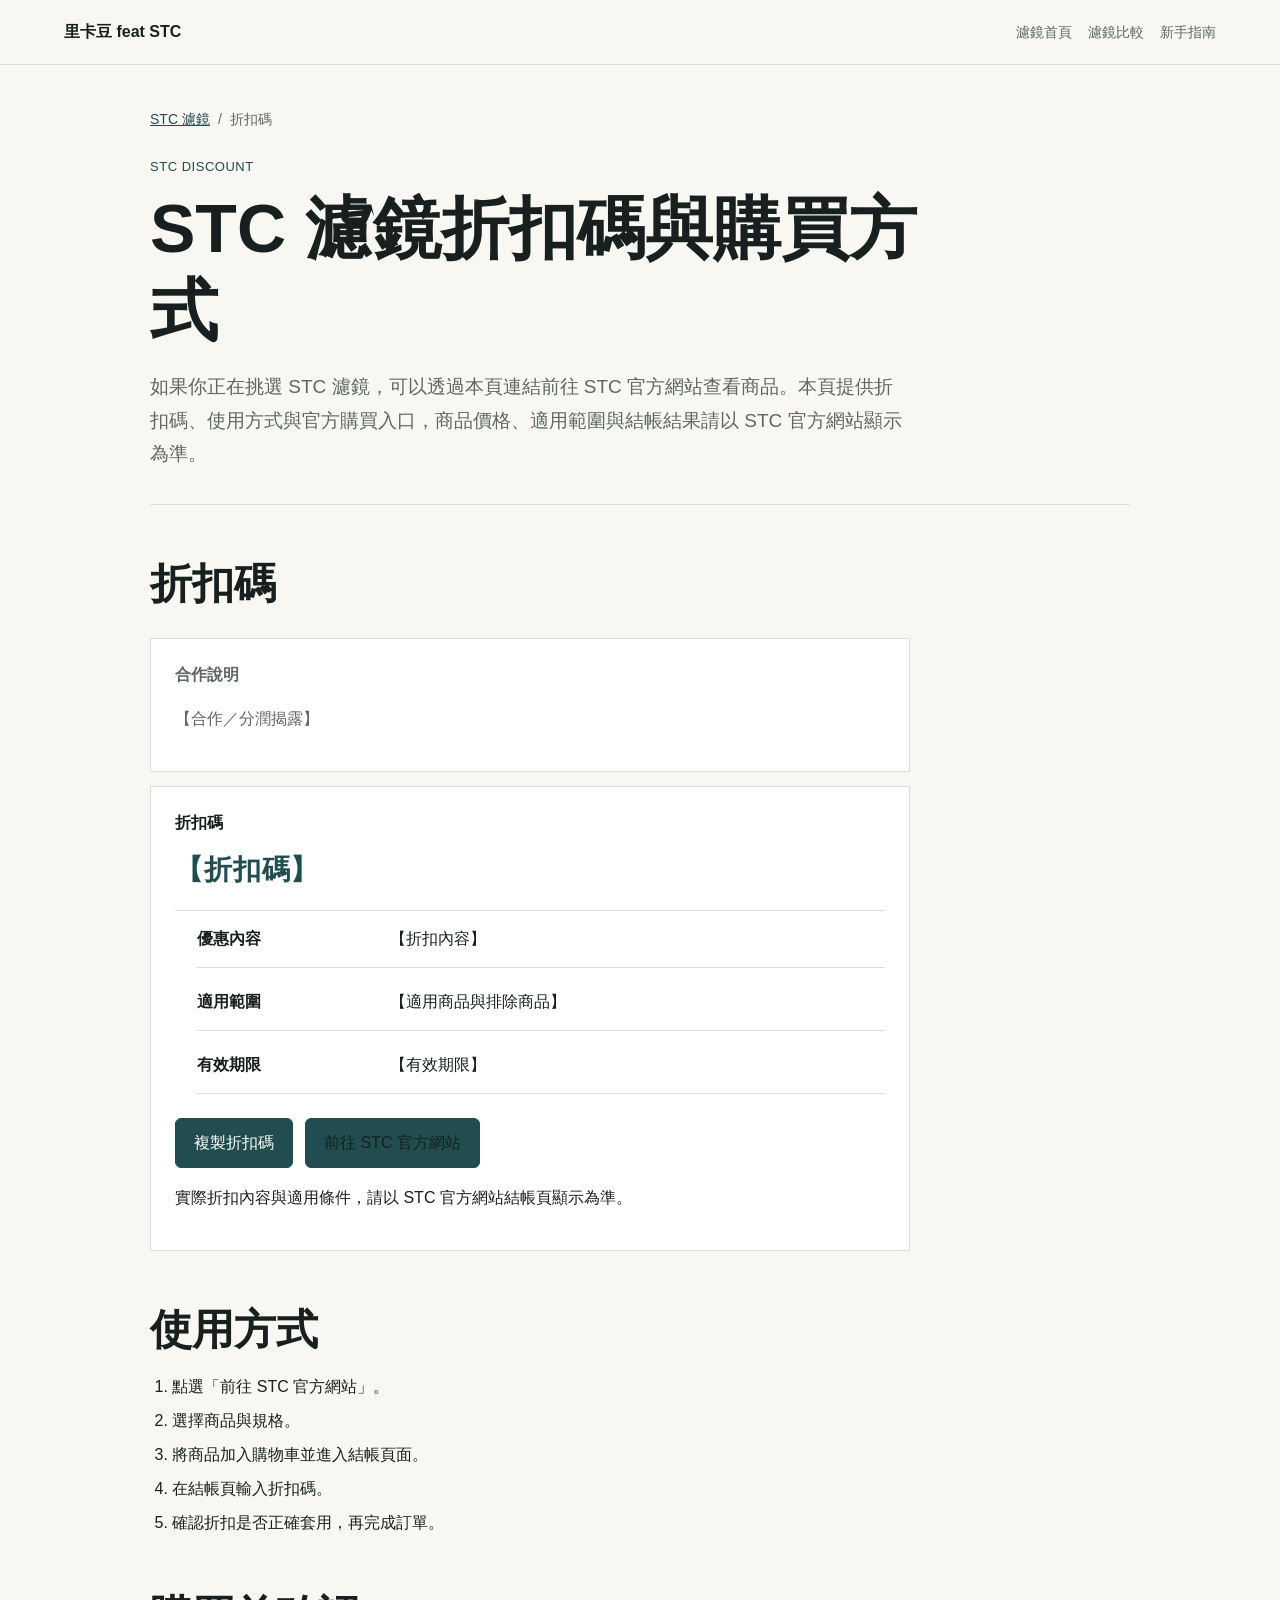
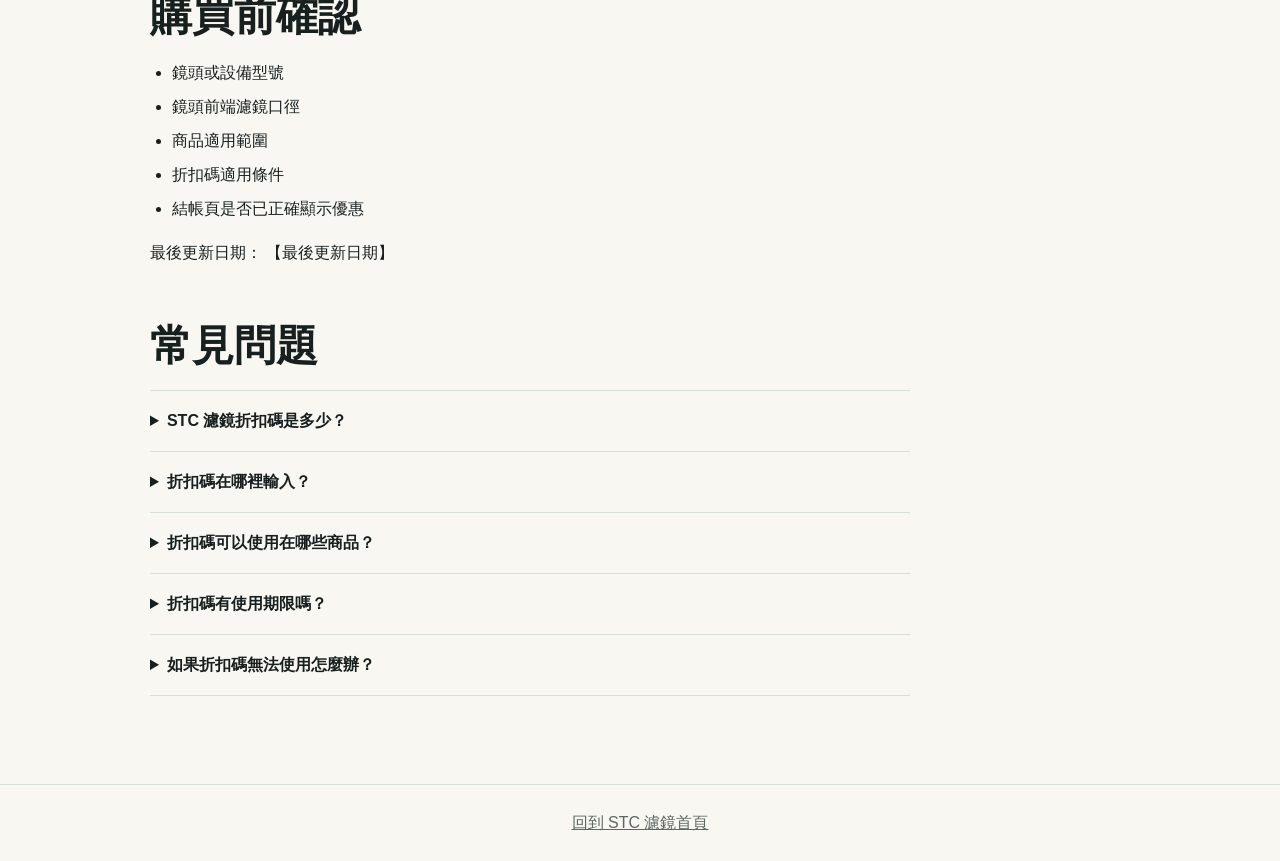
==== stc-discount/index.html @ c7338d15 "新增濾鏡 SEO 導購頁" ====
<!doctype html>
<html lang="zh-Hant">
  <head>
    <meta charset="utf-8">
    <meta name="viewport" content="width=device-width, initial-scale=1">
    <meta name="description" content="查看 STC 濾鏡折扣碼、使用方式與官方購買入口。實際折扣內容、適用範圍與有效期限，請以 STC 官方網站結帳頁顯示為準。">
    <title>STC 濾鏡折扣碼｜里卡豆合作優惠與購買方式</title>
    <meta property="og:title" content="STC 濾鏡折扣碼｜里卡豆合作優惠與購買方式">
    <meta property="og:description" content="查看 STC 濾鏡折扣碼、使用方式與官方購買入口。">
    <meta property="og:type" content="article">
    <meta property="og:url" content="https://filters.songmatin.com/stc-discount/">
    <meta property="og:image" content="https://live.staticflickr.com/65535/55302584686_5efcb80398_b.jpg">
    <meta name="twitter:card" content="summary_large_image">
    <link rel="canonical" href="https://filters.songmatin.com/stc-discount/">
    <link rel="stylesheet" href="../assets/css/guide-pages.css">
    <script type="application/ld+json">
      {
        "@context": "https://schema.org",
        "@graph": [
          {
            "@type": "Article",
            "@id": "https://filters.songmatin.com/stc-discount/#article",
            "headline": "STC 濾鏡折扣碼與購買方式",
            "description": "查看 STC 濾鏡折扣碼、使用方式與官方購買入口。",
            "url": "https://filters.songmatin.com/stc-discount/",
            "inLanguage": "zh-Hant-TW",
            "author": { "@type": "Person", "name": "里卡豆 Ricardo" },
            "publisher": { "@type": "Person", "name": "里卡豆 Ricardo" },
            "dateModified": "2026-10-22"
          },
          {
            "@type": "BreadcrumbList",
            "itemListElement": [
              { "@type": "ListItem", "position": 1, "name": "STC 濾鏡", "item": "https://filters.songmatin.com/" },
              { "@type": "ListItem", "position": 2, "name": "STC 濾鏡折扣碼", "item": "https://filters.songmatin.com/stc-discount/" }
            ]
          }
        ]
      }
    </script>
    <script async src="https://www.googletagmanager.com/gtag/js?id=G-GJKS8VHB09"></script>
    <script>
      window.dataLayer = window.dataLayer || [];
      function gtag() { dataLayer.push(arguments); }
      gtag("js", new Date());
      gtag("config", "G-GJKS8VHB09");
    </script>
  </head>
  <body class="guide-page" data-page-key="stc-discount">
    <header class="guide-header">
      <a class="guide-brand" href="../">里卡豆 feat STC</a>
      <nav class="guide-nav" aria-label="內容導覽">
        <a href="../">濾鏡首頁</a>
        <a href="../nd-cpl-black-mist-guide/">濾鏡比較</a>
        <a href="../first-filter-guide/">新手指南</a>
      </nav>
    </header>

    <main class="guide-main">
      <nav class="guide-breadcrumbs" aria-label="麵包屑導覽">
        <a href="../">STC 濾鏡</a><span aria-hidden="true">/</span><span>折扣碼</span>
      </nav>

      <article>
        <header class="guide-intro">
          <p class="guide-kicker">STC Discount</p>
          <h1>STC 濾鏡折扣碼與購買方式</h1>
          <p class="guide-lede">如果你正在挑選 STC 濾鏡，可以透過本頁連結前往 STC 官方網站查看商品。本頁提供折扣碼、使用方式與官方購買入口，商品價格、適用範圍與結帳結果請以 STC 官方網站顯示為準。</p>
        </header>

        <section aria-labelledby="discount-code-title">
          <h2 id="discount-code-title">折扣碼</h2>
          <div class="guide-disclosure">
            <strong>合作說明</strong>
            <p>【合作／分潤揭露】</p>
          </div>
          <div class="guide-code-card">
            <strong>折扣碼</strong>
            <span class="guide-code-value">【折扣碼】</span>
            <ul class="guide-detail-list">
              <li><strong>優惠內容</strong><span>【折扣內容】</span></li>
              <li><strong>適用範圍</strong><span>【適用商品與排除商品】</span></li>
              <li><strong>有效期限</strong><span>【有效期限】</span></li>
            </ul>
            <div class="guide-cta-row">
              <button class="guide-button" type="button" data-copy-discount="">複製折扣碼</button>
              <a class="guide-button" data-button-position="discount_page_stc" href="https://tw.stcoptics.com/collections/lens-filters-1" rel="noopener" target="_blank">前往 STC 官方網站</a>
            </div>
            <p>實際折扣內容與適用條件，請以 STC 官方網站結帳頁顯示為準。</p>
          </div>
        </section>

        <section aria-labelledby="how-to-use-title">
          <h2 id="how-to-use-title">使用方式</h2>
          <ol>
            <li>點選「前往 STC 官方網站」。</li>
            <li>選擇商品與規格。</li>
            <li>將商品加入購物車並進入結帳頁面。</li>
            <li>在結帳頁輸入折扣碼。</li>
            <li>確認折扣是否正確套用，再完成訂單。</li>
          </ol>
        </section>

        <section aria-labelledby="before-buy-title">
          <h2 id="before-buy-title">購買前確認</h2>
          <ul>
            <li>鏡頭或設備型號</li>
            <li>鏡頭前端濾鏡口徑</li>
            <li>商品適用範圍</li>
            <li>折扣碼適用條件</li>
            <li>結帳頁是否已正確顯示優惠</li>
          </ul>
          <p>最後更新日期： 【最後更新日期】</p>
        </section>

        <section class="guide-faq" aria-labelledby="faq-title">
          <h2 id="faq-title">常見問題</h2>
          <details><summary>STC 濾鏡折扣碼是多少？</summary><p>目前折扣碼為： 【折扣碼】。實際適用方式與優惠內容，請以 STC 官方網站結帳頁顯示為準。</p></details>
          <details><summary>折扣碼在哪裡輸入？</summary><p>請在 STC 官方網站結帳頁輸入折扣碼，並確認優惠是否已正確套用。</p></details>
          <details><summary>折扣碼可以使用在哪些商品？</summary><p>目前適用範圍為： 【適用商品與排除商品】。</p></details>
          <details><summary>折扣碼有使用期限嗎？</summary><p>有效期限為： 【有效期限】。</p></details>
          <details><summary>如果折扣碼無法使用怎麼辦？</summary><p>請確認折扣碼、商品適用範圍與有效期限，再以 STC 官方網站結帳頁或客服資訊為準。</p></details>
        </section>
      </article>
    </main>

    <footer class="guide-footer"><a href="../">回到 STC 濾鏡首頁</a></footer>
    <script src="../assets/js/main.js"></script>
  </body>
</html>
---- assets/css/guide-pages.css ----
:root {
  --guide-ink: #18201f;
  --guide-muted: #5d6864;
  --guide-line: #d8ded8;
  --guide-paper: #f8f7f2;
  --guide-surface: #ffffff;
  --guide-accent: #2f6f73;
  --guide-accent-dark: #214d50;
  --guide-latin: "Allomira - Professional Modern Sans", "Allomira", "Avenir Next", "Helvetica Neue", Arial, sans-serif;
  --guide-zh: "金萱 3 分糖", "金萱三分糖", "Jin Xuan 3", "jf-jinxuan", "Noto Sans TC", -apple-system, BlinkMacSystemFont, "Segoe UI", sans-serif;
}

.guide-page {
  margin: 0;
  background: var(--guide-paper);
  color: var(--guide-ink);
  font-family: var(--guide-zh);
  line-height: 1.75;
}

.guide-page * {
  box-sizing: border-box;
}

.guide-page a {
  color: inherit;
}

.guide-header {
  position: sticky;
  top: 0;
  z-index: 10;
  display: flex;
  align-items: center;
  justify-content: space-between;
  gap: 24px;
  padding: 18px clamp(20px, 5vw, 64px);
  background: rgba(248, 247, 242, 0.94);
  border-bottom: 1px solid var(--guide-line);
  backdrop-filter: blur(16px);
}

.guide-brand {
  font-weight: 700;
  text-decoration: none;
}

.guide-nav {
  display: flex;
  flex-wrap: wrap;
  gap: 16px;
  color: var(--guide-muted);
  font-size: 14px;
}

.guide-nav a {
  text-decoration: none;
}

.guide-main {
  width: min(100% - 40px, 980px);
  margin: 0 auto;
  padding: 42px 0 88px;
}

.guide-breadcrumbs {
  display: flex;
  flex-wrap: wrap;
  gap: 8px;
  margin-bottom: 24px;
  color: var(--guide-muted);
  font-size: 14px;
}

.guide-breadcrumbs a {
  color: var(--guide-accent-dark);
}

.guide-intro {
  margin-bottom: 44px;
  padding-bottom: 34px;
  border-bottom: 1px solid var(--guide-line);
}

.guide-kicker {
  margin: 0 0 10px;
  color: var(--guide-accent-dark);
  font-family: var(--guide-latin);
  font-size: 13px;
  letter-spacing: 0.04em;
  text-transform: uppercase;
}

.guide-page h1,
.guide-page h2,
.guide-page h3 {
  line-height: 1.2;
}

.guide-page h1 {
  max-width: 780px;
  margin: 0 0 18px;
  font-size: clamp(36px, 6vw, 68px);
}

.guide-page h2 {
  margin: 54px 0 18px;
  font-size: clamp(26px, 4vw, 42px);
}

.guide-page h3 {
  margin: 34px 0 10px;
  font-size: 23px;
}

.guide-lede {
  max-width: 760px;
  margin-bottom: 0;
  color: var(--guide-muted);
  font-size: 19px;
}

.guide-page p {
  max-width: 760px;
}

.guide-page ul,
.guide-page ol {
  max-width: 760px;
  padding-left: 1.4em;
}

.guide-page li + li {
  margin-top: 6px;
}

.guide-disclosure,
.guide-code-card,
.guide-callout {
  max-width: 760px;
  padding: 22px 24px;
  border: 1px solid var(--guide-line);
  background: var(--guide-surface);
}

.guide-disclosure {
  margin-top: 28px;
  color: var(--guide-muted);
}

.guide-code-card {
  margin-top: 14px;
}

.guide-code-value {
  display: block;
  margin: 8px 0 16px;
  color: var(--guide-accent-dark);
  font-family: var(--guide-latin);
  font-size: 28px;
  font-weight: 700;
  letter-spacing: 0.03em;
}

.guide-detail-list {
  max-width: 760px;
  margin: 0;
  padding: 0;
  list-style: none;
  border-top: 1px solid var(--guide-line);
}

.guide-detail-list li {
  display: grid;
  grid-template-columns: minmax(130px, 0.35fr) 1fr;
  gap: 20px;
  padding: 14px 0;
  border-bottom: 1px solid var(--guide-line);
}

.guide-detail-list strong {
  font-weight: 700;
}

.guide-button,
.guide-text-link {
  display: inline-flex;
  align-items: center;
  min-height: 44px;
  padding: 10px 18px;
  border-radius: 6px;
  font-weight: 700;
  text-decoration: none;
}

.guide-button {
  border: 1px solid var(--guide-accent-dark);
  background: var(--guide-accent-dark);
  color: #fffdf7;
  cursor: pointer;
  font: inherit;
}

.guide-button:hover,
.guide-button:focus-visible {
  background: var(--guide-accent);
}

.guide-button[aria-disabled="true"] {
  cursor: not-allowed;
  opacity: 0.62;
}

.guide-text-link {
  color: var(--guide-accent-dark);
  border: 1px solid var(--guide-line);
}

.guide-cta-row {
  display: flex;
  flex-wrap: wrap;
  gap: 12px;
  margin-top: 24px;
}

.guide-table-wrap {
  max-width: 900px;
  overflow-x: auto;
}

.guide-page table {
  width: 100%;
  min-width: 600px;
  border-collapse: collapse;
  background: var(--guide-surface);
}

.guide-page th,
.guide-page td {
  padding: 14px 16px;
  border: 1px solid var(--guide-line);
  text-align: left;
  vertical-align: top;
}

.guide-page th {
  background: #eef1eb;
}

.guide-faq {
  max-width: 760px;
}

.guide-faq details {
  border-top: 1px solid var(--guide-line);
}

.guide-faq details:last-child {
  border-bottom: 1px solid var(--guide-line);
}

.guide-faq summary {
  padding: 16px 0;
  cursor: pointer;
  font-weight: 700;
}

.guide-faq details p {
  margin: 0 0 18px;
  color: var(--guide-muted);
}

.guide-footer {
  padding: 24px 20px;
  color: var(--guide-muted);
  border-top: 1px solid var(--guide-line);
  text-align: center;
}

@media (max-width: 700px) {
  .guide-header {
    align-items: flex-start;
    flex-direction: column;
    gap: 10px;
  }

  .guide-nav {
    gap: 10px 14px;
  }

  .guide-main {
    width: min(100% - 28px, 980px);
    padding-top: 28px;
  }

  .guide-page h1 {
    font-size: clamp(34px, 11vw, 52px);
  }

  .guide-detail-list li {
    grid-template-columns: 1fr;
    gap: 2px;
  }

  .guide-button,
  .guide-text-link {
    width: 100%;
    justify-content: center;
  }
}
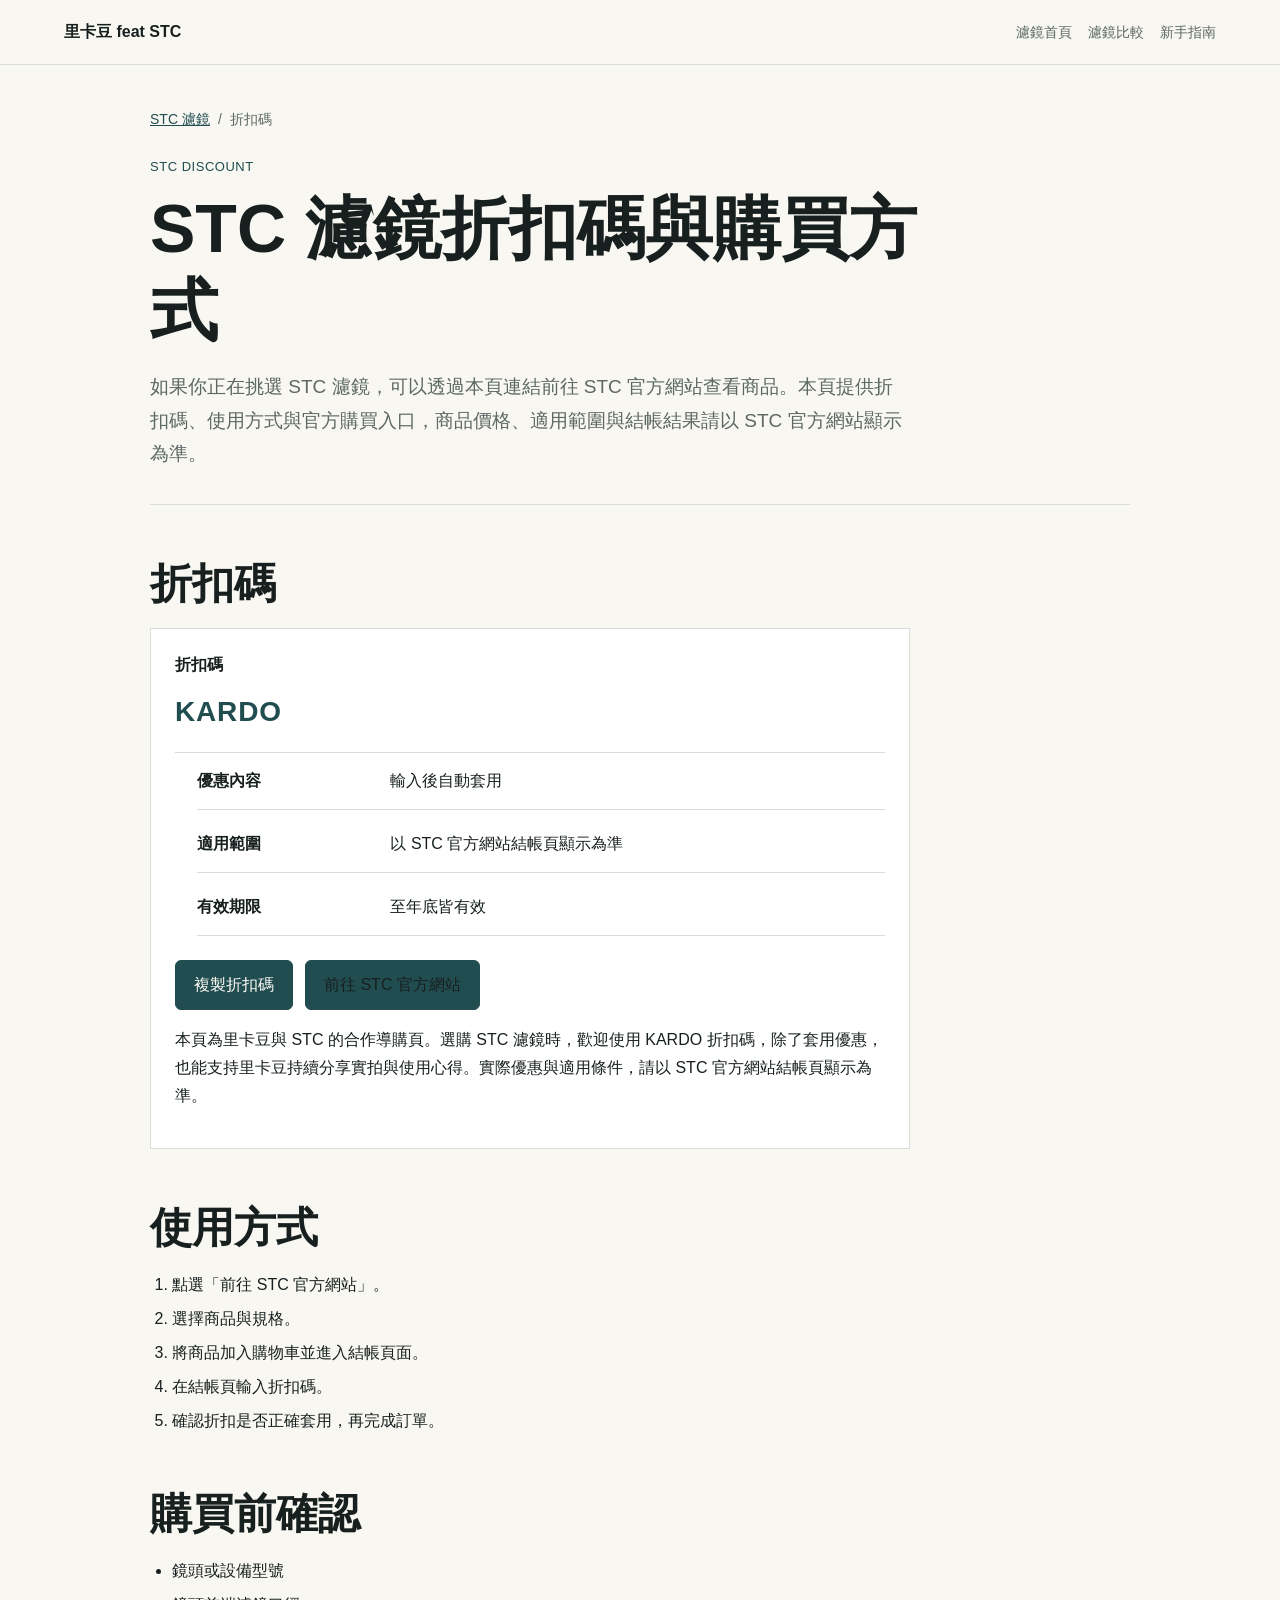
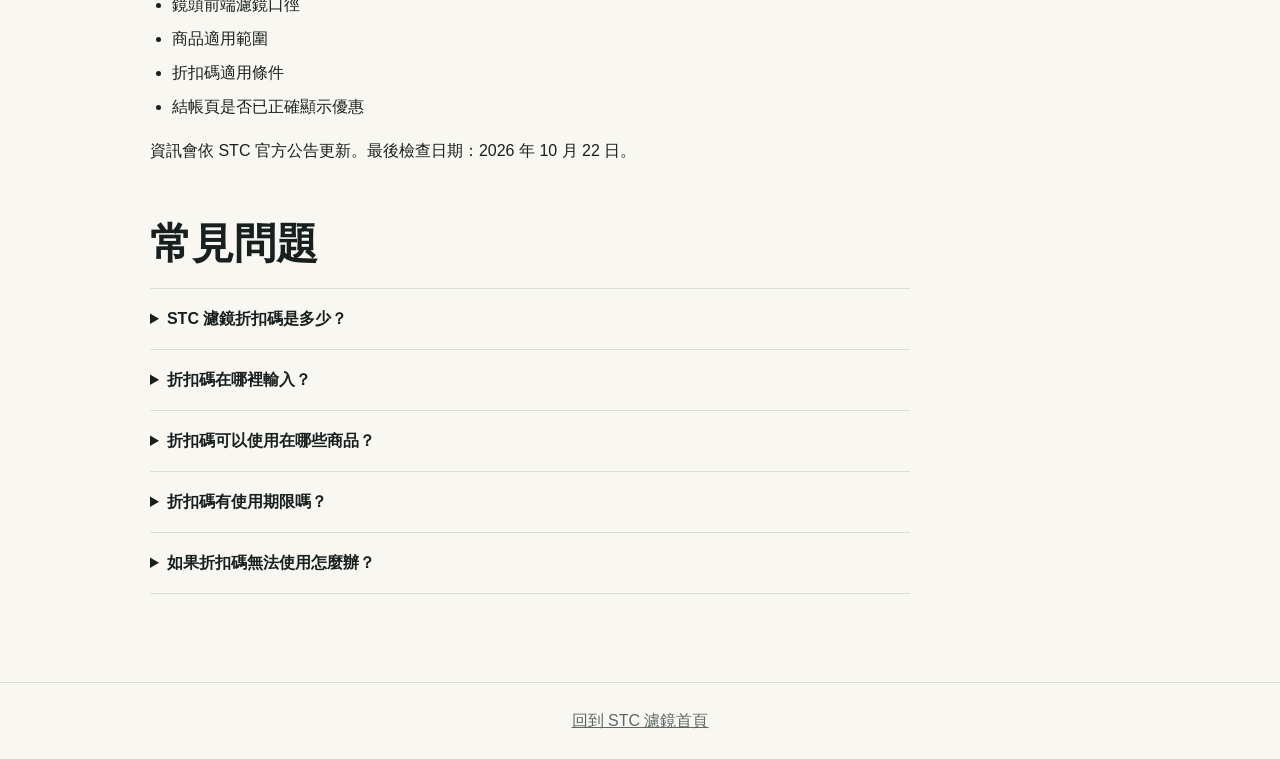
==== commit e7e3d6ab: "更新 STC 折扣碼頁內容" ====
--- a/stc-discount/index.html
+++ b/stc-discount/index.html
@@ -70,23 +70,19 @@
 
         <section aria-labelledby="discount-code-title">
           <h2 id="discount-code-title">折扣碼</h2>
-          <div class="guide-disclosure">
-            <strong>合作說明</strong>
-            <p>【合作／分潤揭露】</p>
-          </div>
           <div class="guide-code-card">
             <strong>折扣碼</strong>
-            <span class="guide-code-value">【折扣碼】</span>
+            <span class="guide-code-value">KARDO</span>
             <ul class="guide-detail-list">
-              <li><strong>優惠內容</strong><span>【折扣內容】</span></li>
-              <li><strong>適用範圍</strong><span>【適用商品與排除商品】</span></li>
-              <li><strong>有效期限</strong><span>【有效期限】</span></li>
+              <li><strong>優惠內容</strong><span>輸入後自動套用</span></li>
+              <li><strong>適用範圍</strong><span>以 STC 官方網站結帳頁顯示為準</span></li>
+              <li><strong>有效期限</strong><span>至年底皆有效</span></li>
             </ul>
             <div class="guide-cta-row">
               <button class="guide-button" type="button" data-copy-discount="">複製折扣碼</button>
               <a class="guide-button" data-button-position="discount_page_stc" href="https://tw.stcoptics.com/collections/lens-filters-1" rel="noopener" target="_blank">前往 STC 官方網站</a>
             </div>
-            <p>實際折扣內容與適用條件，請以 STC 官方網站結帳頁顯示為準。</p>
+            <p>本頁為里卡豆與 STC 的合作導購頁。選購 STC 濾鏡時，歡迎使用 KARDO 折扣碼，除了套用優惠，也能支持里卡豆持續分享實拍與使用心得。實際優惠與適用條件，請以 STC 官方網站結帳頁顯示為準。</p>
           </div>
         </section>
 
@@ -110,15 +106,15 @@
             <li>折扣碼適用條件</li>
             <li>結帳頁是否已正確顯示優惠</li>
           </ul>
-          <p>最後更新日期： 【最後更新日期】</p>
+          <p>資訊會依 STC 官方公告更新。最後檢查日期：2026 年 10 月 22 日。</p>
         </section>
 
         <section class="guide-faq" aria-labelledby="faq-title">
           <h2 id="faq-title">常見問題</h2>
-          <details><summary>STC 濾鏡折扣碼是多少？</summary><p>目前折扣碼為： 【折扣碼】。實際適用方式與優惠內容，請以 STC 官方網站結帳頁顯示為準。</p></details>
+          <details><summary>STC 濾鏡折扣碼是多少？</summary><p>目前折扣碼為：KARDO。實際適用方式與優惠內容，請以 STC 官方網站結帳頁顯示為準。</p></details>
           <details><summary>折扣碼在哪裡輸入？</summary><p>請在 STC 官方網站結帳頁輸入折扣碼，並確認優惠是否已正確套用。</p></details>
-          <details><summary>折扣碼可以使用在哪些商品？</summary><p>目前適用範圍為： 【適用商品與排除商品】。</p></details>
-          <details><summary>折扣碼有使用期限嗎？</summary><p>有效期限為： 【有效期限】。</p></details>
+          <details><summary>折扣碼可以使用在哪些商品？</summary><p>請依 STC 官方網站結帳頁顯示的適用條件為準。</p></details>
+          <details><summary>折扣碼有使用期限嗎？</summary><p>目前至年底皆有效；實際狀態仍以 STC 官方網站結帳頁顯示為準。</p></details>
           <details><summary>如果折扣碼無法使用怎麼辦？</summary><p>請確認折扣碼、商品適用範圍與有效期限，再以 STC 官方網站結帳頁或客服資訊為準。</p></details>
         </section>
       </article>
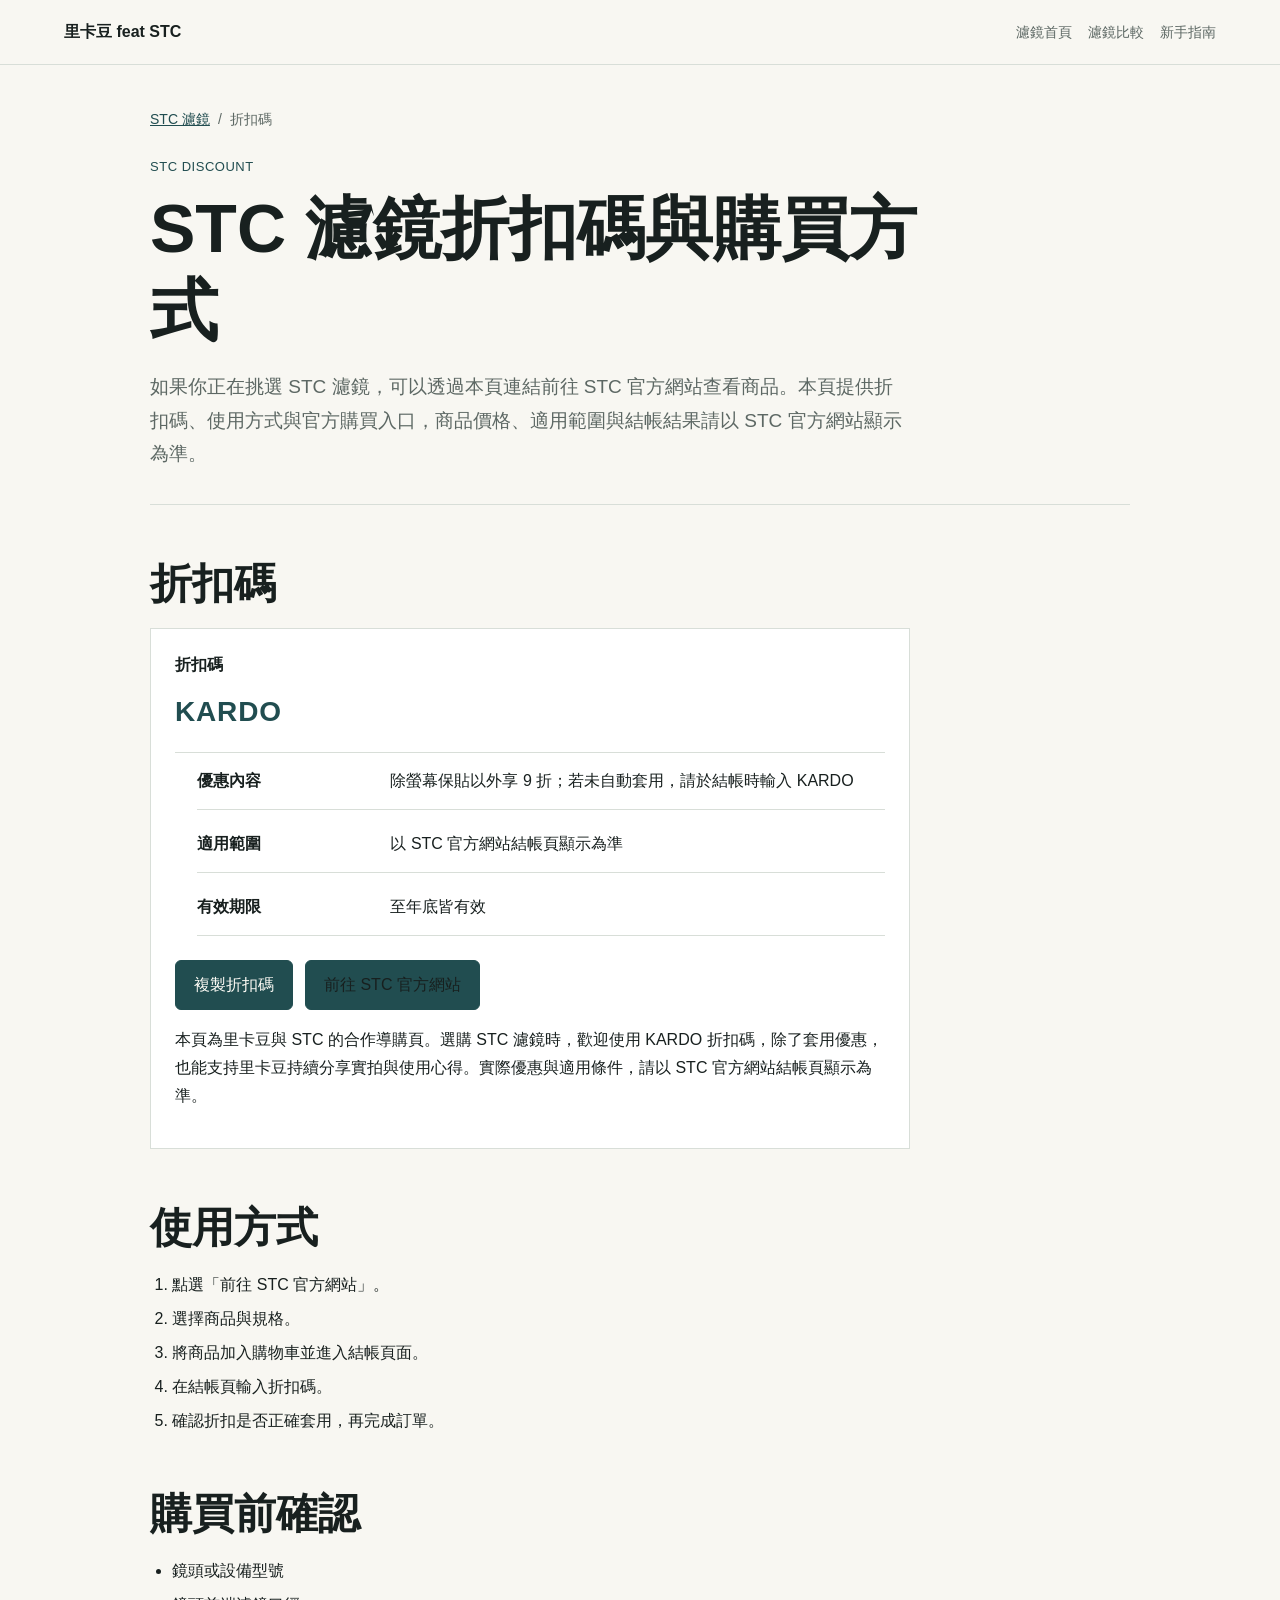
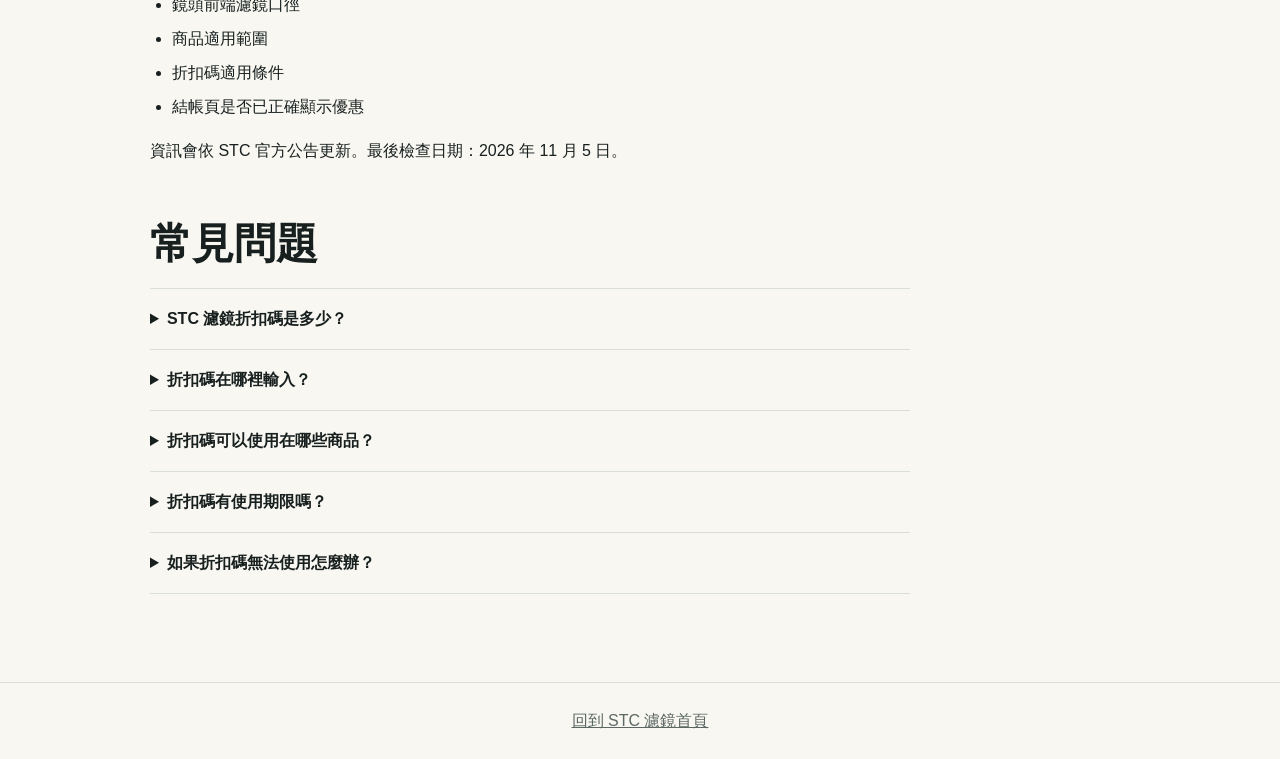
==== commit 11599ba7: "修正折扣碼功能與網站資訊" ====
--- a/stc-discount/index.html
+++ b/stc-discount/index.html
@@ -26,7 +26,7 @@
             "inLanguage": "zh-Hant-TW",
             "author": { "@type": "Person", "name": "里卡豆 Ricardo" },
             "publisher": { "@type": "Person", "name": "里卡豆 Ricardo" },
-            "dateModified": "2026-10-22"
+            "dateModified": "2026-11-05"
           },
           {
             "@type": "BreadcrumbList",
@@ -74,12 +74,12 @@
             <strong>折扣碼</strong>
             <span class="guide-code-value">KARDO</span>
             <ul class="guide-detail-list">
-              <li><strong>優惠內容</strong><span>輸入後自動套用</span></li>
+              <li><strong>優惠內容</strong><span>除螢幕保貼以外享 9 折；若未自動套用，請於結帳時輸入 KARDO</span></li>
               <li><strong>適用範圍</strong><span>以 STC 官方網站結帳頁顯示為準</span></li>
               <li><strong>有效期限</strong><span>至年底皆有效</span></li>
             </ul>
             <div class="guide-cta-row">
-              <button class="guide-button" type="button" data-copy-discount="">複製折扣碼</button>
+              <button class="guide-button" type="button" data-copy-discount="KARDO">複製折扣碼</button>
               <a class="guide-button" data-button-position="discount_page_stc" href="https://tw.stcoptics.com/collections/lens-filters-1" rel="noopener" target="_blank">前往 STC 官方網站</a>
             </div>
             <p>本頁為里卡豆與 STC 的合作導購頁。選購 STC 濾鏡時，歡迎使用 KARDO 折扣碼，除了套用優惠，也能支持里卡豆持續分享實拍與使用心得。實際優惠與適用條件，請以 STC 官方網站結帳頁顯示為準。</p>
@@ -106,7 +106,7 @@
             <li>折扣碼適用條件</li>
             <li>結帳頁是否已正確顯示優惠</li>
           </ul>
-          <p>資訊會依 STC 官方公告更新。最後檢查日期：2026 年 10 月 22 日。</p>
+          <p>資訊會依 STC 官方公告更新。最後檢查日期：2026 年 11 月 5 日。</p>
         </section>
 
         <section class="guide-faq" aria-labelledby="faq-title">
@@ -115,7 +115,7 @@
           <details><summary>折扣碼在哪裡輸入？</summary><p>請在 STC 官方網站結帳頁輸入折扣碼，並確認優惠是否已正確套用。</p></details>
           <details><summary>折扣碼可以使用在哪些商品？</summary><p>請依 STC 官方網站結帳頁顯示的適用條件為準。</p></details>
           <details><summary>折扣碼有使用期限嗎？</summary><p>目前至年底皆有效；實際狀態仍以 STC 官方網站結帳頁顯示為準。</p></details>
-          <details><summary>如果折扣碼無法使用怎麼辦？</summary><p>請確認折扣碼、商品適用範圍與有效期限，再以 STC 官方網站結帳頁或客服資訊為準。</p></details>
+          <details><summary>如果折扣碼無法使用怎麼辦？</summary><p>請先確認商品不是螢幕保貼，再於結帳頁輸入 KARDO；實際優惠與適用條件，請以 STC 官方網站結帳頁顯示為準。</p></details>
         </section>
       </article>
     </main>
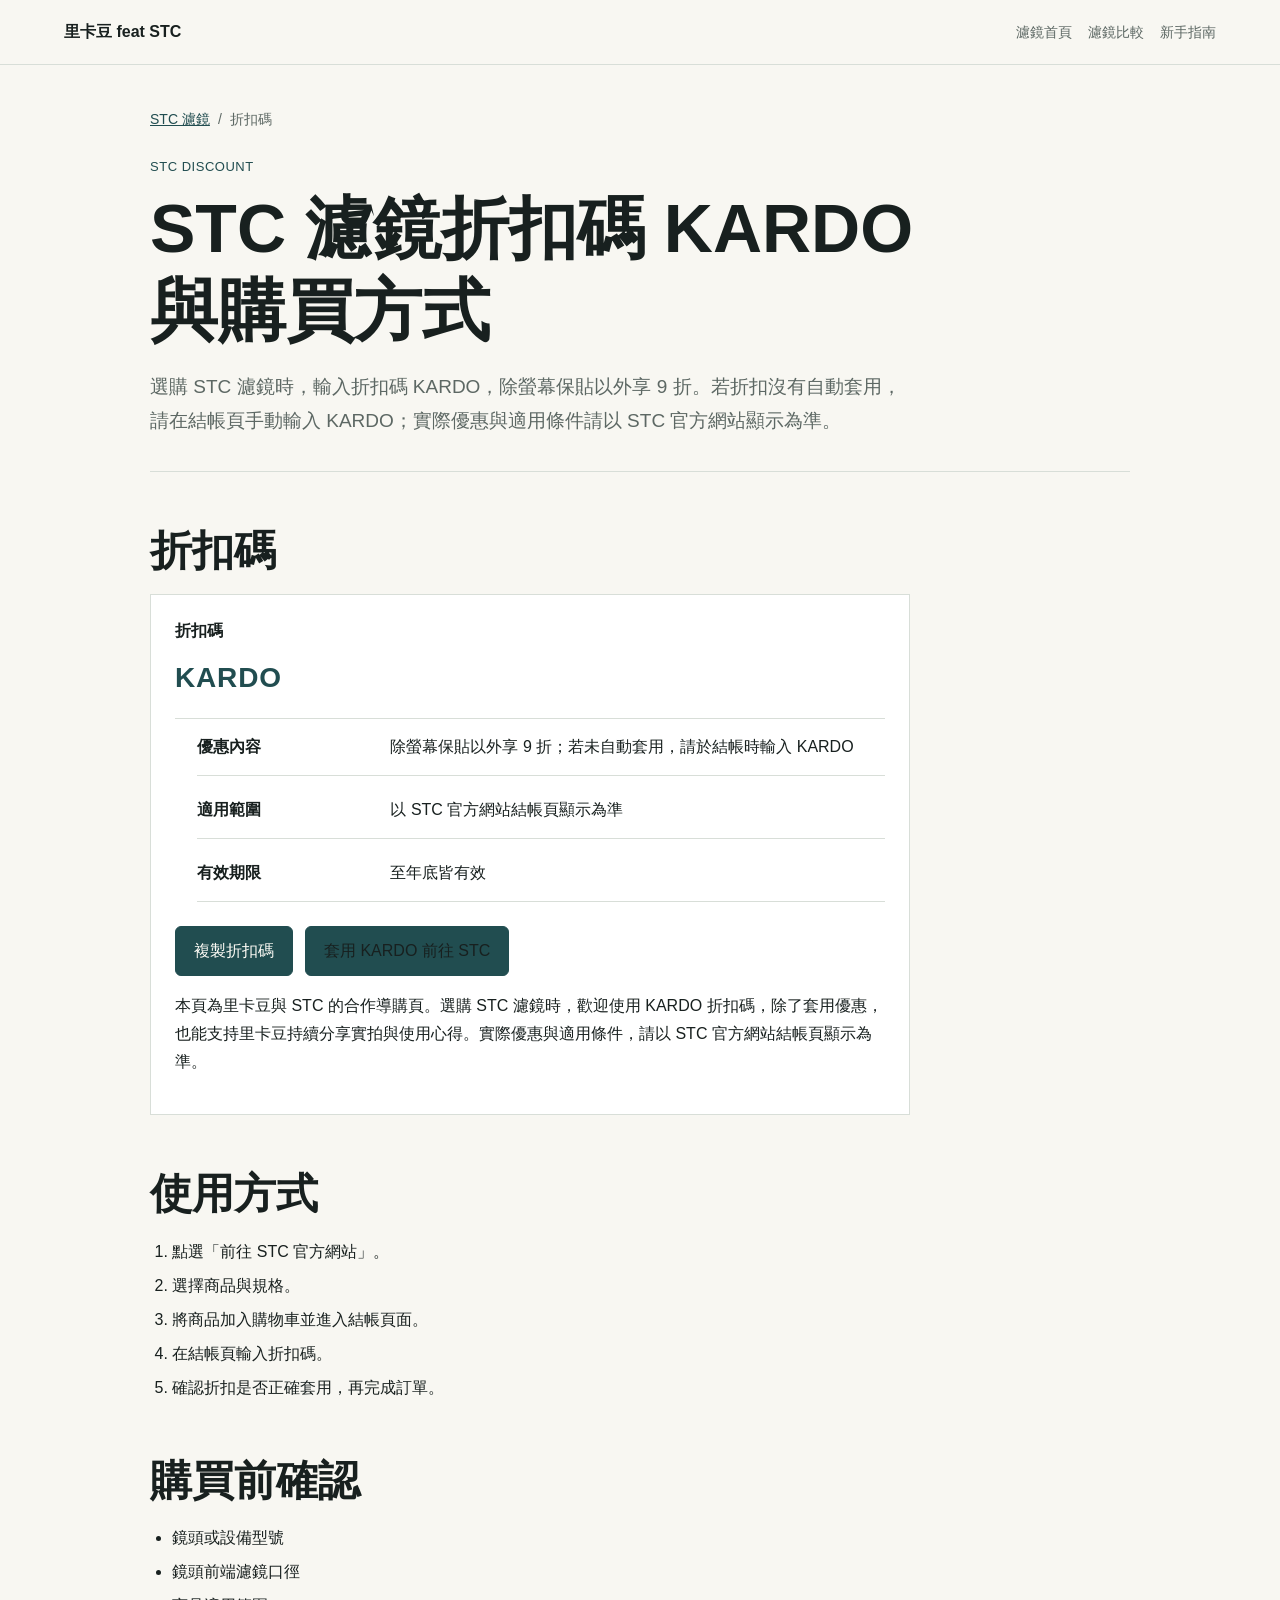
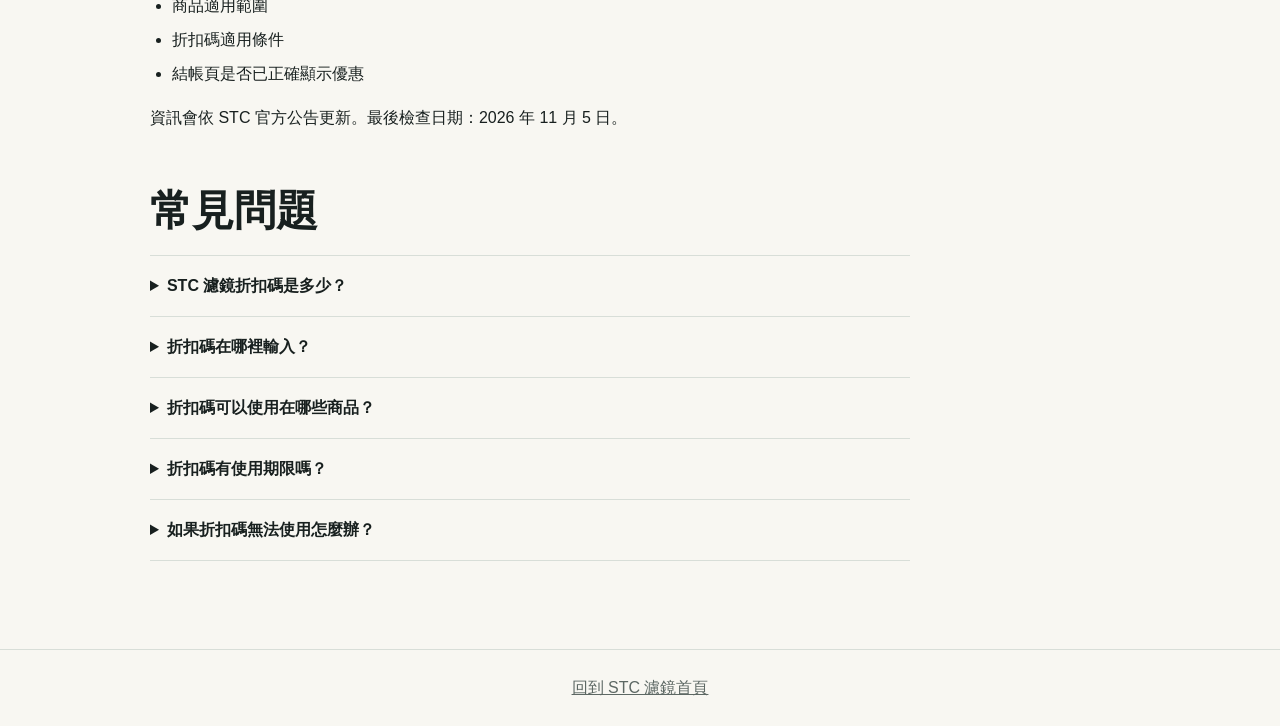
==== commit 364086f3: "提升 STC 折扣導購與搜尋呈現" ====
--- a/stc-discount/index.html
+++ b/stc-discount/index.html
@@ -3,10 +3,10 @@
   <head>
     <meta charset="utf-8">
     <meta name="viewport" content="width=device-width, initial-scale=1">
-    <meta name="description" content="查看 STC 濾鏡折扣碼、使用方式與官方購買入口。實際折扣內容、適用範圍與有效期限，請以 STC 官方網站結帳頁顯示為準。">
-    <title>STC 濾鏡折扣碼｜里卡豆合作優惠與購買方式</title>
-    <meta property="og:title" content="STC 濾鏡折扣碼｜里卡豆合作優惠與購買方式">
-    <meta property="og:description" content="查看 STC 濾鏡折扣碼、使用方式與官方購買入口。">
+    <meta name="description" content="STC 濾鏡折扣碼 KARDO：除螢幕保貼以外享 9 折。查看使用方式、適用條件與前往 STC 官方網站的導購連結。">
+    <title>STC 濾鏡折扣碼 KARDO｜里卡豆合作優惠與購買方式</title>
+    <meta property="og:title" content="STC 濾鏡折扣碼 KARDO｜里卡豆合作優惠與購買方式">
+    <meta property="og:description" content="STC 濾鏡折扣碼 KARDO，除螢幕保貼以外享 9 折。查看使用方式與官方購買入口。">
     <meta property="og:type" content="article">
     <meta property="og:url" content="https://filters.songmatin.com/stc-discount/">
     <meta property="og:image" content="https://live.staticflickr.com/65535/55302584686_5efcb80398_b.jpg">
@@ -20,8 +20,8 @@
           {
             "@type": "Article",
             "@id": "https://filters.songmatin.com/stc-discount/#article",
-            "headline": "STC 濾鏡折扣碼與購買方式",
-            "description": "查看 STC 濾鏡折扣碼、使用方式與官方購買入口。",
+            "headline": "STC 濾鏡折扣碼 KARDO 與購買方式",
+            "description": "STC 濾鏡折扣碼 KARDO，除螢幕保貼以外享 9 折；查看使用方式與官方購買入口。",
             "url": "https://filters.songmatin.com/stc-discount/",
             "inLanguage": "zh-Hant-TW",
             "author": { "@type": "Person", "name": "里卡豆 Ricardo" },
@@ -64,8 +64,8 @@
       <article>
         <header class="guide-intro">
           <p class="guide-kicker">STC Discount</p>
-          <h1>STC 濾鏡折扣碼與購買方式</h1>
-          <p class="guide-lede">如果你正在挑選 STC 濾鏡，可以透過本頁連結前往 STC 官方網站查看商品。本頁提供折扣碼、使用方式與官方購買入口，商品價格、適用範圍與結帳結果請以 STC 官方網站顯示為準。</p>
+          <h1>STC 濾鏡折扣碼 KARDO 與購買方式</h1>
+          <p class="guide-lede">選購 STC 濾鏡時，輸入折扣碼 KARDO，除螢幕保貼以外享 9 折。若折扣沒有自動套用，請在結帳頁手動輸入 KARDO；實際優惠與適用條件請以 STC 官方網站顯示為準。</p>
         </header>
 
         <section aria-labelledby="discount-code-title">
@@ -80,7 +80,7 @@
             </ul>
             <div class="guide-cta-row">
               <button class="guide-button" type="button" data-copy-discount="KARDO">複製折扣碼</button>
-              <a class="guide-button" data-button-position="discount_page_stc" href="https://tw.stcoptics.com/collections/lens-filters-1" rel="noopener" target="_blank">前往 STC 官方網站</a>
+              <a class="guide-button" data-button-position="discount_page_stc" href="https://tw.stcoptics.com/discount/KARDO?redirect=%2Fcollections%2Flens-filters-1" rel="noopener" target="_blank">套用 KARDO 前往 STC</a>
             </div>
             <p>本頁為里卡豆與 STC 的合作導購頁。選購 STC 濾鏡時，歡迎使用 KARDO 折扣碼，除了套用優惠，也能支持里卡豆持續分享實拍與使用心得。實際優惠與適用條件，請以 STC 官方網站結帳頁顯示為準。</p>
           </div>
